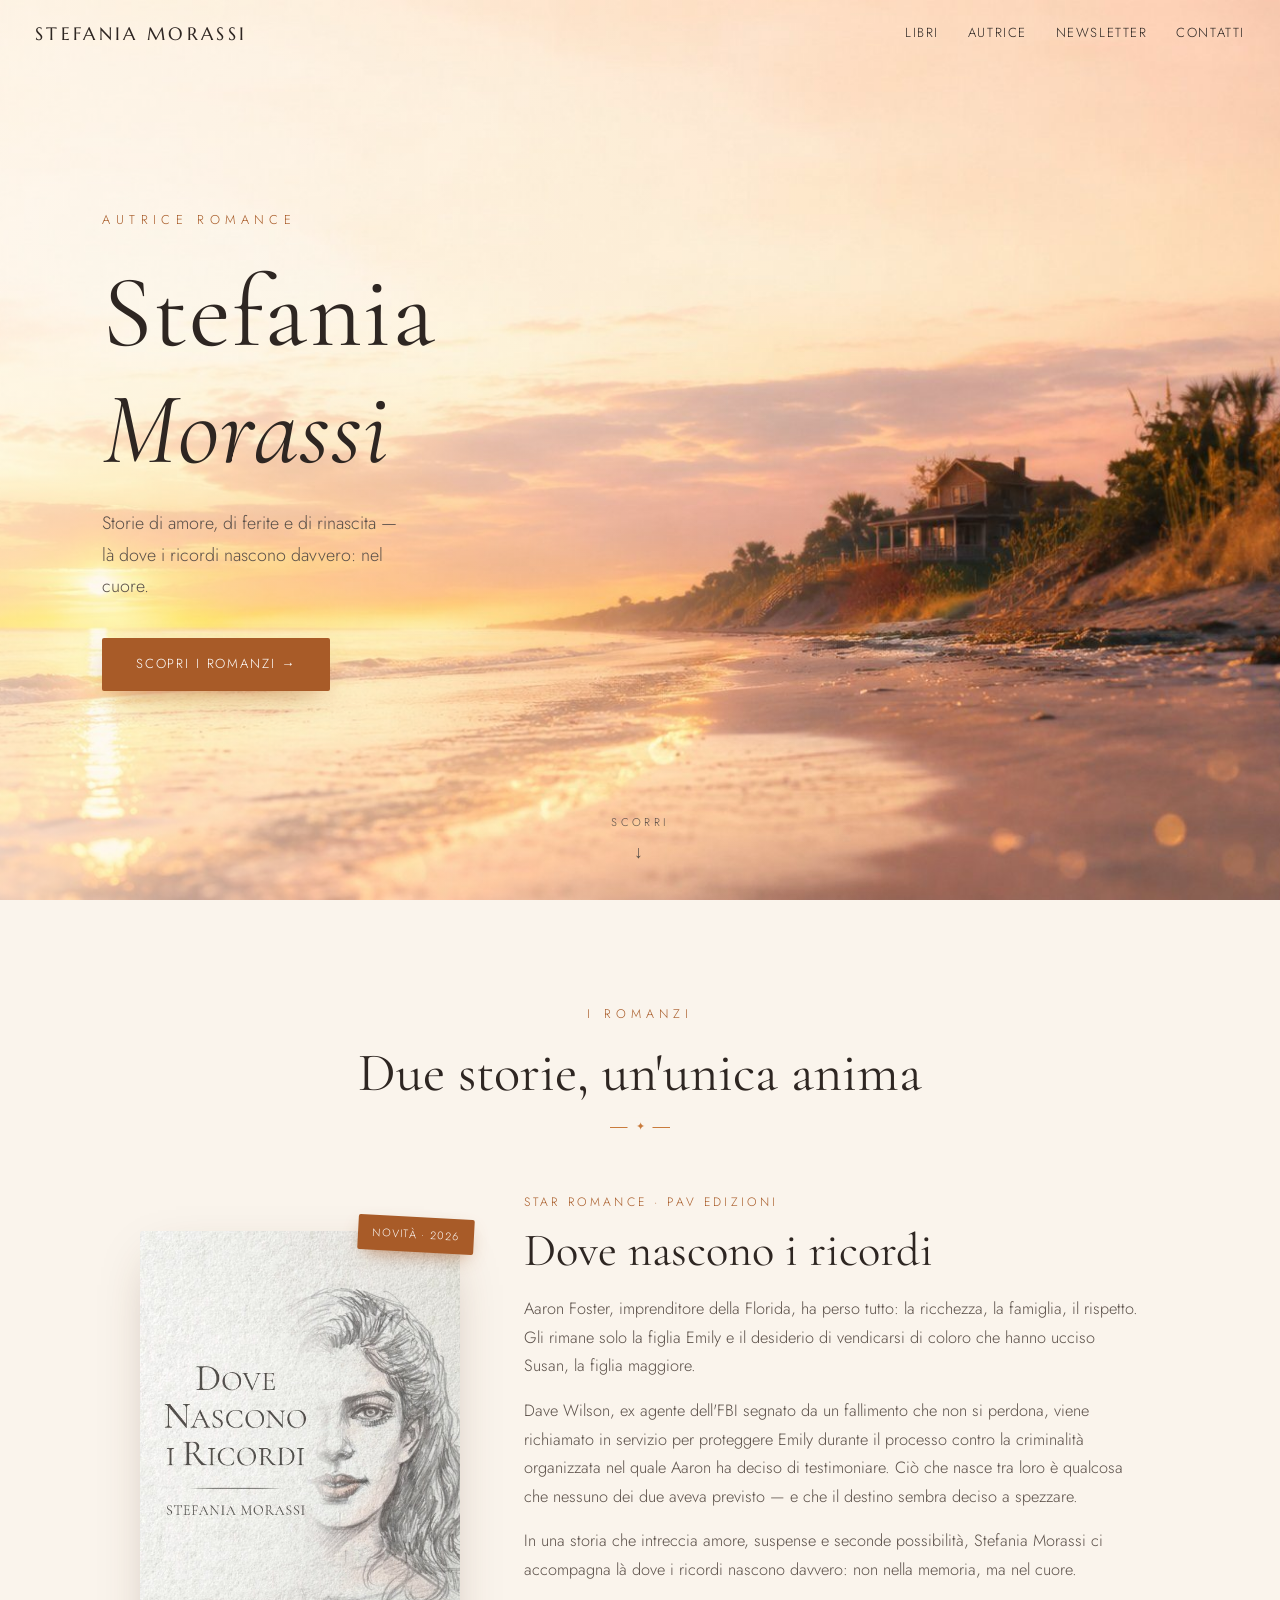
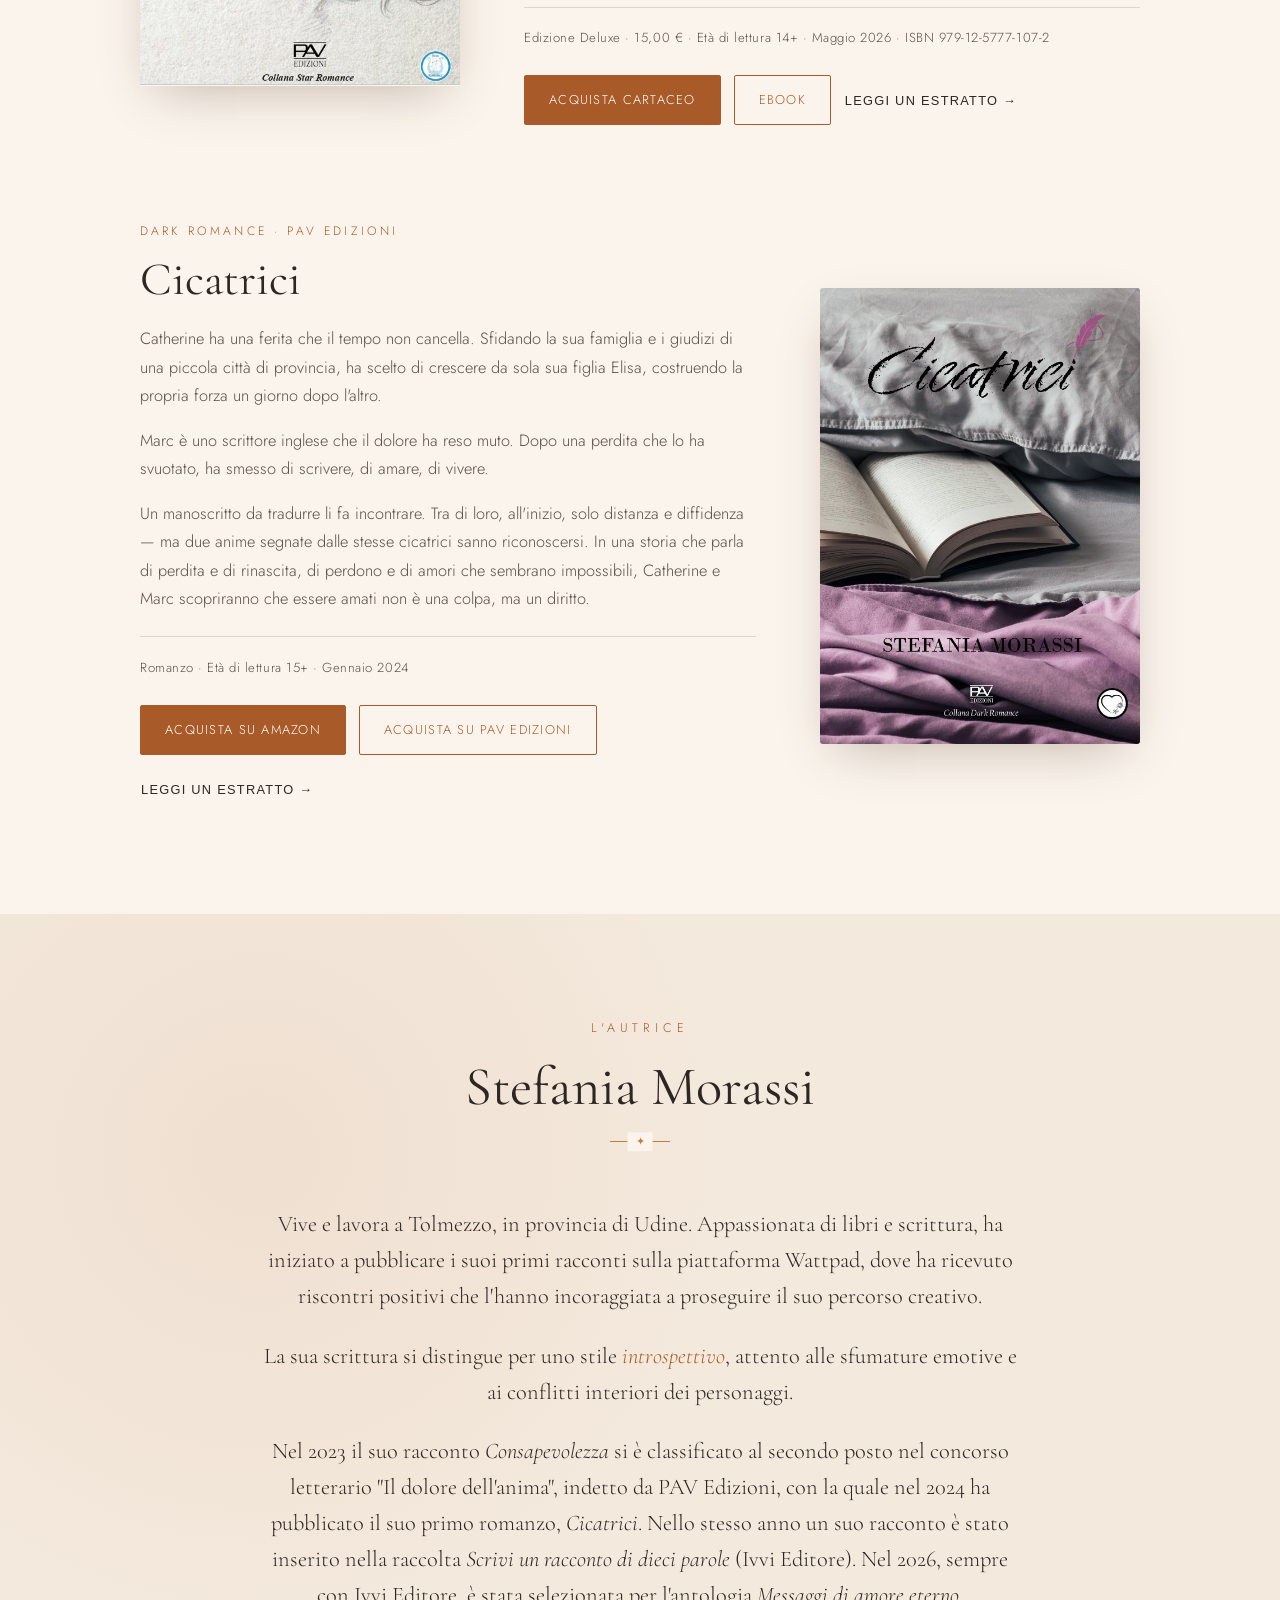
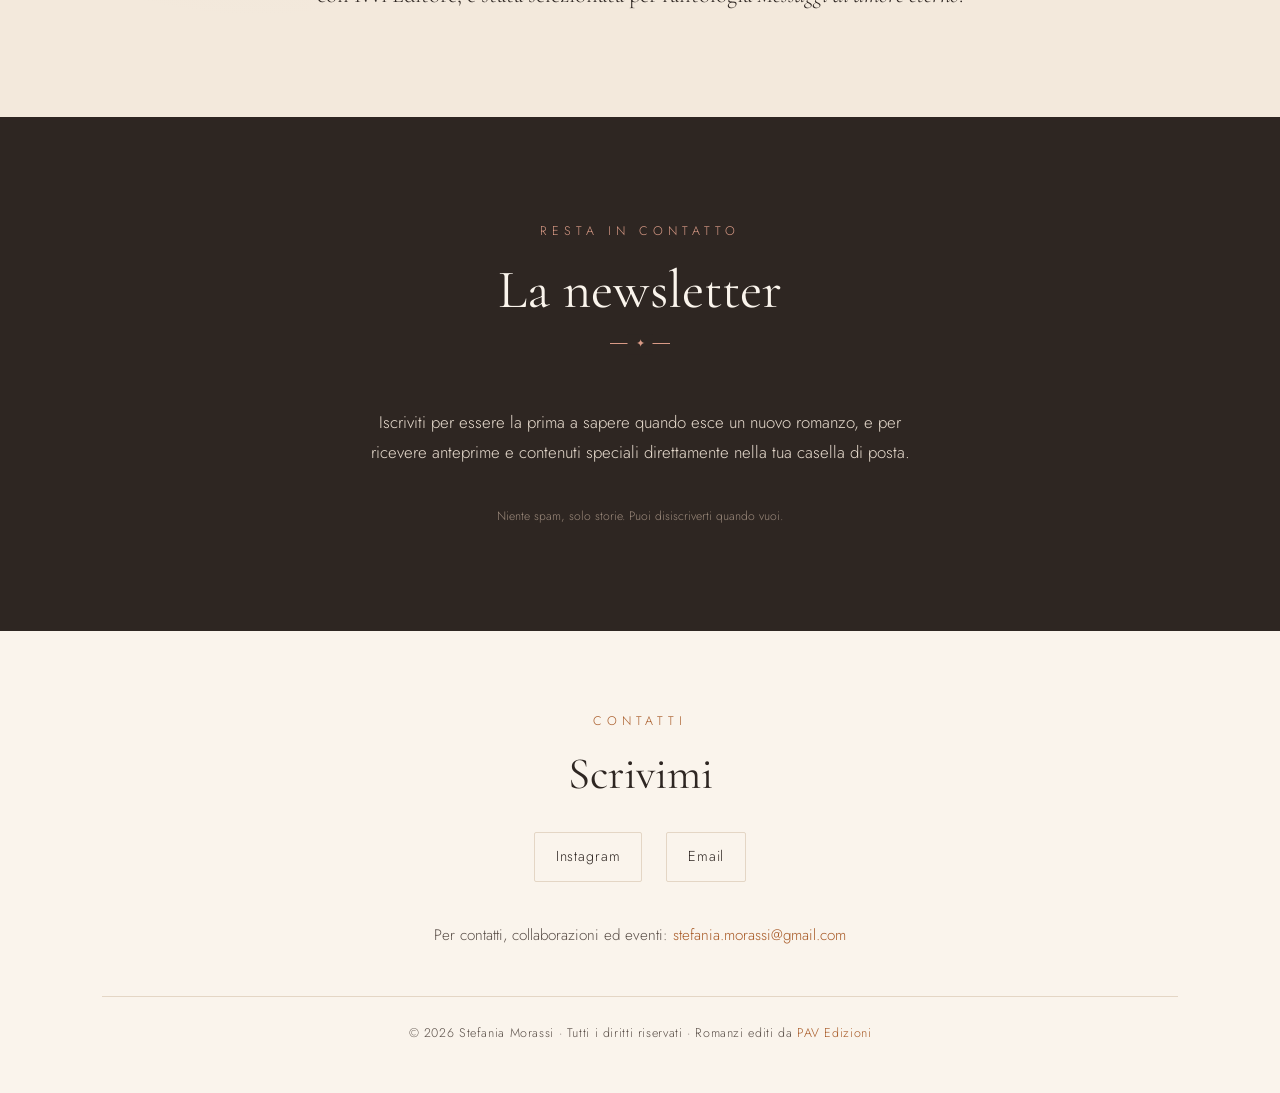
==== index (18).html @ caeb5092 "Add files via upload" ====
<!DOCTYPE html>
<html lang="it">
<head>
<meta charset="UTF-8">
<meta name="viewport" content="width=device-width, initial-scale=1.0">
<title>Stefania Morassi — Autrice Romance</title>
<meta name="description" content="Sito ufficiale di Stefania Morassi, autrice di romance pubblicata da PAV Edizioni. Scopri i romanzi Cicatrici e Dove nascono i ricordi.">
<meta name="author" content="Stefania Morassi">

<!-- Open Graph (anteprima sui social) -->
<meta property="og:type" content="website">
<meta property="og:title" content="Stefania Morassi — Autrice Romance">
<meta property="og:description" content="Storie di amore, perdita e rinascita. I romanzi Cicatrici e Dove nascono i ricordi, editi da PAV Edizioni.">
<meta property="og:image" content="images/dove-nascono-i-ricordi.jpg">
<meta property="og:locale" content="it_IT">

<link rel="preconnect" href="https://fonts.googleapis.com">
<link rel="preconnect" href="https://fonts.gstatic.com" crossorigin>
<link href="https://fonts.googleapis.com/css2?family=Cormorant+Garamond:ital,wght@0,400;0,500;0,600;1,400;1,500&family=Marcellus&family=Jost:wght@300;400;500&display=swap" rel="stylesheet">

<style>
  :root {
    --ink: #2e2622;          /* testo principale, bruno scuro */
    --ink-soft: #5a4f48;     /* testo secondario */
    --amber: #c97b3c;        /* accento ambra/tramonto */
    --amber-deep: #a85b28;   /* accento più intenso */
    --rose: #d99a86;         /* rosa cipria */
    --cream: #faf4ec;        /* sfondo chiaro caldo */
    --cream-2: #f3e9dc;      /* sfondo alternato */
    --line: #e4d6c5;         /* linee sottili */
    --shadow: 0 18px 50px -18px rgba(80, 50, 30, 0.35);
  }

  * { margin: 0; padding: 0; box-sizing: border-box; }

  html { scroll-behavior: smooth; }

  body {
    font-family: 'Jost', sans-serif;
    color: var(--ink);
    background: var(--cream);
    line-height: 1.75;
    font-weight: 300;
    overflow-x: hidden;
  }

  h1, h2, h3 { font-weight: normal; line-height: 1.15; }

  /* ---------- NAV ---------- */
  nav {
    position: fixed;
    top: 0; left: 0; right: 0;
    z-index: 100;
    display: flex;
    justify-content: space-between;
    align-items: center;
    padding: 1.1rem 2.2rem;
    transition: background .4s ease, box-shadow .4s ease, padding .4s ease;
  }
  nav.scrolled {
    background: rgba(250, 244, 236, 0.92);
    backdrop-filter: blur(10px);
    box-shadow: 0 2px 20px -10px rgba(80,50,30,.4);
    padding: .7rem 2.2rem;
  }
  nav .brand {
    font-family: 'Marcellus', serif;
    font-size: 1.15rem;
    letter-spacing: .18em;
    text-transform: uppercase;
    color: var(--ink);
    text-decoration: none;
    opacity: 0;
    transition: opacity .4s ease;
  }
  nav.scrolled .brand { opacity: 1; }
  nav .links { display: flex; gap: 1.8rem; }
  nav .links a {
    font-size: .82rem;
    letter-spacing: .12em;
    text-transform: uppercase;
    color: var(--ink);
    text-decoration: none;
    position: relative;
    padding: .2rem 0;
    transition: color .3s;
  }
  nav.scrolled .links a { color: var(--ink); }
  nav .links a::after {
    content: '';
    position: absolute;
    left: 0; bottom: -2px;
    width: 0; height: 1px;
    background: var(--amber-deep);
    transition: width .35s ease;
  }
  nav .links a:hover::after { width: 100%; }
  nav .links a:hover { color: var(--amber-deep); }

  /* Nav su hero: testo scuro perché lo sfondo è chiaro */
  nav:not(.scrolled) .links a { color: var(--ink); text-shadow: 0 1px 6px rgba(255,250,242,.6); }

  .nav-toggle { display: none; }

  /* ---------- HERO ---------- */
  header.hero {
    position: relative;
    min-height: 100vh;
    display: flex;
    flex-direction: column;
    justify-content: center;
    align-items: flex-start;
    padding: 0 8vw;
    background: url('images/sfondo-home.jpg') center 30% / cover no-repeat;
  }
  header.hero::after {
    /* velo chiaro sul lato sinistro per leggibilità del testo scuro */
    content: '';
    position: absolute; inset: 0;
    background: linear-gradient(90deg, rgba(255,251,244,.55) 0%, rgba(255,251,244,.2) 45%, rgba(255,251,244,0) 70%);
    pointer-events: none;
  }
  .hero-content { position: relative; z-index: 2; max-width: 640px; }
  .hero-eyebrow {
    font-family: 'Jost', sans-serif;
    font-size: .8rem;
    letter-spacing: .42em;
    text-transform: uppercase;
    color: var(--amber-deep);
    margin-bottom: 1.4rem;
    opacity: 0;
    animation: fadeUp 1s ease .3s forwards;
  }
  .hero h1 {
    font-family: 'Cormorant Garamond', serif;
    font-size: clamp(3.2rem, 9vw, 6.4rem);
    color: var(--ink);
    letter-spacing: .01em;
    margin-bottom: 1.2rem;
    opacity: 0;
    animation: fadeUp 1s ease .5s forwards;
  }
  .hero h1 .light { display: block; font-style: italic; font-weight: 400; }
  .hero .tagline {
    font-size: 1.12rem;
    color: var(--ink-soft);
    max-width: 30ch;
    margin-bottom: 2.2rem;
    opacity: 0;
    animation: fadeUp 1s ease .7s forwards;
  }
  .hero-cta {
    display: inline-flex;
    align-items: center;
    gap: .7rem;
    background: var(--amber-deep);
    color: #fff;
    text-decoration: none;
    padding: .95rem 2.1rem;
    font-size: .82rem;
    letter-spacing: .14em;
    text-transform: uppercase;
    border-radius: 2px;
    transition: transform .3s ease, background .3s ease, box-shadow .3s ease;
    box-shadow: 0 10px 30px -12px rgba(168,91,40,.7);
    opacity: 0;
    animation: fadeUp 1s ease .9s forwards;
  }
  .hero-cta:hover { background: var(--amber); transform: translateY(-3px); box-shadow: 0 16px 36px -12px rgba(168,91,40,.8); }
  .scroll-hint {
    position: absolute;
    bottom: 2rem; left: 50%;
    transform: translateX(-50%);
    z-index: 2;
    font-size: .7rem;
    letter-spacing: .3em;
    text-transform: uppercase;
    color: var(--ink-soft);
    opacity: 0;
    animation: fadeIn 1s ease 1.4s forwards;
  }
  .scroll-hint span { display: block; text-align: center; font-size: 1.1rem; margin-top: .3rem; animation: bob 2s ease-in-out infinite; }

  @keyframes fadeUp { from { opacity: 0; transform: translateY(24px); } to { opacity: 1; transform: translateY(0); } }
  @keyframes fadeIn { to { opacity: 1; } }
  @keyframes bob { 0%,100% { transform: translateY(0); } 50% { transform: translateY(6px); } }

  /* ---------- SECTIONS ---------- */
  section { padding: 6.5rem 8vw; position: relative; }

  .section-head { text-align: center; max-width: 620px; margin: 0 auto 4rem; }
  .section-head .label {
    font-size: .78rem;
    letter-spacing: .4em;
    text-transform: uppercase;
    color: var(--amber-deep);
    display: block;
    margin-bottom: 1rem;
  }
  .section-head h2 {
    font-family: 'Cormorant Garamond', serif;
    font-size: clamp(2.2rem, 5vw, 3.4rem);
    color: var(--ink);
  }
  .ornament {
    width: 60px; height: 1px;
    background: var(--amber);
    margin: 1.4rem auto 0;
    position: relative;
  }
  .ornament::before {
    content: '✦';
    position: absolute; top: 50%; left: 50%;
    transform: translate(-50%, -50%);
    background: var(--cream);
    color: var(--amber);
    font-size: .7rem;
    padding: 0 .5rem;
  }

  /* ---------- BOOKS ---------- */
  #libri { background: var(--cream); }
  .book {
    display: grid;
    grid-template-columns: 320px 1fr;
    gap: 4rem;
    align-items: center;
    max-width: 1000px;
    margin: 0 auto 6rem;
  }
  .book:last-child { margin-bottom: 0; }
  .book.reverse { grid-template-columns: 1fr 320px; }
  .book.reverse .book-cover { order: 2; }

  .book-cover { position: relative; }
  .book-cover img {
    width: 100%;
    border-radius: 3px;
    box-shadow: var(--shadow);
    display: block;
    transition: transform .5s ease;
  }
  .book-cover:hover img { transform: translateY(-6px) rotate(-1deg); }
  .book-badge {
    position: absolute;
    top: -14px; right: -14px;
    background: var(--amber-deep);
    color: #fff;
    font-size: .68rem;
    letter-spacing: .12em;
    text-transform: uppercase;
    padding: .5rem .9rem;
    border-radius: 2px;
    box-shadow: 0 8px 20px -8px rgba(168,91,40,.8);
    transform: rotate(3deg);
  }

  .book-info .collana {
    font-size: .76rem;
    letter-spacing: .26em;
    text-transform: uppercase;
    color: var(--amber-deep);
    margin-bottom: .8rem;
  }
  .book-info h3 {
    font-family: 'Cormorant Garamond', serif;
    font-size: clamp(2rem, 4vw, 2.9rem);
    color: var(--ink);
    margin-bottom: 1.3rem;
    line-height: 1.05;
  }
  .book-info p.trama {
    color: var(--ink-soft);
    margin-bottom: 1rem;
    font-size: 1.02rem;
  }
  .book-meta {
    font-size: .82rem;
    color: var(--ink-soft);
    letter-spacing: .04em;
    margin: 1.4rem 0 1.6rem;
    padding-top: 1.2rem;
    border-top: 1px solid var(--line);
  }
  .book-actions { display: flex; flex-wrap: wrap; gap: .8rem; }
  .btn {
    display: inline-flex;
    align-items: center;
    gap: .5rem;
    text-decoration: none;
    font-size: .8rem;
    letter-spacing: .1em;
    text-transform: uppercase;
    padding: .8rem 1.5rem;
    border-radius: 2px;
    transition: all .3s ease;
    cursor: pointer;
    border: 1px solid var(--amber-deep);
  }
  .btn-primary { background: var(--amber-deep); color: #fff; }
  .btn-primary:hover { background: var(--amber); border-color: var(--amber); transform: translateY(-2px); }
  .btn-ghost { background: transparent; color: var(--amber-deep); }
  .btn-ghost:hover { background: var(--amber-deep); color: #fff; transform: translateY(-2px); }
  .btn-text { background: transparent; border-color: transparent; color: var(--ink); padding-left: 0; }
  .btn-text:hover { color: var(--amber-deep); }

  /* ---------- ESTRATTO (placeholder) ---------- */
  .estratto-note {
    font-size: .78rem;
    color: var(--ink-soft);
    font-style: italic;
    margin-top: .8rem;
    opacity: .8;
  }

  /* ---------- BIO ---------- */
  #autrice {
    background: var(--cream-2);
    background-image: radial-gradient(circle at 20% 30%, rgba(217,154,134,.12), transparent 40%);
  }
  .bio-wrap { max-width: 760px; margin: 0 auto; text-align: center; }
  .bio-wrap p {
    font-family: 'Cormorant Garamond', serif;
    font-size: 1.4rem;
    color: var(--ink);
    margin-bottom: 1.5rem;
    line-height: 1.6;
  }
  .bio-wrap p:last-of-type { margin-bottom: 0; }
  .bio-wrap .firma {
    font-family: 'Cormorant Garamond', serif;
    font-style: italic;
    font-size: 2rem;
    color: var(--amber-deep);
    margin-top: 2.5rem;
  }
  .bio-highlight { color: var(--amber-deep); font-style: italic; }

  /* ---------- NEWSLETTER ---------- */
  #newsletter {
    background: var(--ink);
    color: var(--cream);
    text-align: center;
  }
  #newsletter .section-head h2 { color: var(--cream); }
  #newsletter .section-head .label { color: var(--rose); }
  #newsletter .ornament { background: var(--rose); }
  #newsletter .ornament::before { background: var(--ink); color: var(--rose); }
  .news-text { max-width: 540px; margin: 0 auto 2.4rem; color: #e8dccf; font-size: 1.05rem; }
  .news-form {
    display: flex;
    gap: .8rem;
    max-width: 480px;
    margin: 0 auto;
    flex-wrap: wrap;
    justify-content: center;
  }
  .news-form input {
    flex: 1;
    min-width: 240px;
    padding: .95rem 1.3rem;
    border: 1px solid rgba(255,255,255,.25);
    background: rgba(255,255,255,.06);
    color: #fff;
    font-family: 'Jost', sans-serif;
    font-size: .95rem;
    border-radius: 2px;
  }
  .news-form input::placeholder { color: #b9a89a; }
  .news-form input:focus { outline: none; border-color: var(--rose); }
  .news-form button {
    padding: .95rem 2rem;
    background: var(--amber-deep);
    color: #fff;
    border: none;
    font-family: 'Jost', sans-serif;
    font-size: .82rem;
    letter-spacing: .14em;
    text-transform: uppercase;
    border-radius: 2px;
    cursor: pointer;
    transition: background .3s ease, transform .3s ease;
  }
  .news-form button:hover { background: var(--amber); transform: translateY(-2px); }
  .news-mini { font-size: .76rem; color: #9c8a7c; margin-top: 1.2rem; }
  .news-embed { max-width: 480px; margin: 0 auto; }
  .news-embed .ml-embedded { background: transparent; }

  /* ---------- CONTATTI / FOOTER ---------- */
  footer {
    background: var(--cream);
    text-align: center;
    padding: 5rem 8vw 3rem;
  }
  footer .label {
    font-size: .78rem;
    letter-spacing: .4em;
    text-transform: uppercase;
    color: var(--amber-deep);
    margin-bottom: 1rem;
  }
  footer h2 {
    font-family: 'Cormorant Garamond', serif;
    font-size: clamp(2rem, 4vw, 2.8rem);
    margin-bottom: 2rem;
    color: var(--ink);
  }
  .socials { display: flex; gap: 1.5rem; justify-content: center; margin-bottom: 2.5rem; flex-wrap: wrap; }
  .socials a {
    display: inline-flex;
    align-items: center;
    gap: .5rem;
    color: var(--ink);
    text-decoration: none;
    font-size: .9rem;
    letter-spacing: .06em;
    padding: .7rem 1.3rem;
    border: 1px solid var(--line);
    border-radius: 2px;
    transition: all .3s ease;
  }
  .socials a:hover { border-color: var(--amber-deep); color: var(--amber-deep); transform: translateY(-2px); }
  .footer-contact { color: var(--ink-soft); font-size: .95rem; margin-bottom: .4rem; }
  .footer-contact a { color: var(--amber-deep); text-decoration: none; }
  .footer-contact a:hover { text-decoration: underline; }
  .copyright {
    margin-top: 3rem;
    padding-top: 1.6rem;
    border-top: 1px solid var(--line);
    font-size: .78rem;
    color: var(--ink-soft);
    letter-spacing: .05em;
  }
  .copyright .pav { color: var(--amber-deep); }

  /* ---------- MODAL ESTRATTO ---------- */
  .modal {
    display: none;
    position: fixed; inset: 0;
    z-index: 200;
    background: rgba(46,38,34,.6);
    backdrop-filter: blur(4px);
    justify-content: center;
    align-items: center;
    padding: 2rem;
  }
  .modal.open { display: flex; }
  .modal-box {
    background: var(--cream);
    max-width: 640px;
    width: 100%;
    max-height: 82vh;
    overflow-y: auto;
    padding: 3rem;
    border-radius: 4px;
    position: relative;
    box-shadow: 0 30px 80px -20px rgba(0,0,0,.5);
  }
  .modal-box h3 {
    font-family: 'Cormorant Garamond', serif;
    font-size: 2rem;
    color: var(--ink);
    margin-bottom: .4rem;
  }
  .modal-box .modal-sub { font-size: .8rem; letter-spacing: .2em; text-transform: uppercase; color: var(--amber-deep); margin-bottom: 1.8rem; }
  .modal-box p { color: var(--ink-soft); margin-bottom: 1rem; font-size: 1.02rem; }
  .modal-close {
    position: absolute; top: 1.2rem; right: 1.4rem;
    background: none; border: none;
    font-size: 1.8rem; color: var(--ink-soft);
    cursor: pointer; line-height: 1;
    transition: color .3s;
  }
  .modal-close:hover { color: var(--amber-deep); }
  .modal-placeholder {
    font-style: italic;
    color: var(--ink-soft);
    background: var(--cream-2);
    padding: 1.5rem;
    border-radius: 3px;
    border-left: 3px solid var(--amber);
  }
  .estratto-body { margin-top: .5rem; }
  .estratto-body p {
    font-family: 'Cormorant Garamond', serif;
    font-size: 1.18rem;
    line-height: 1.7;
    color: var(--ink);
    margin-bottom: 1rem;
  }
  .estratto-body .estratto-nota {
    font-family: 'Jost', sans-serif;
    font-style: italic;
    font-size: .92rem;
    color: var(--amber-deep);
    background: var(--cream-2);
    padding: .9rem 1.1rem;
    border-left: 3px solid var(--amber);
    border-radius: 2px;
    margin: 1.6rem 0 1.4rem;
    line-height: 1.55;
  }
  .estratto-body .estratto-nota:first-child { margin-top: 0; }
  .estratto-body .estratto-cit {
    text-align: center;
    font-size: 1.1rem;
    color: var(--ink-soft);
    padding: 0 1rem;
    margin-bottom: 1.4rem;
  }
  .estratto-body .estratto-fine {
    font-family: 'Jost', sans-serif;
    font-style: italic;
    font-size: .9rem;
    color: var(--ink-soft);
    text-align: center;
    margin-top: 2rem;
    padding-top: 1.4rem;
    border-top: 1px solid var(--line);
  }
  .modal-actions { margin-top: 1.8rem; text-align: center; }

  /* ---------- REVEAL ON SCROLL ---------- */
  .reveal { opacity: 0; transform: translateY(40px); transition: opacity .9s ease, transform .9s ease; }
  .reveal.visible { opacity: 1; transform: translateY(0); }

  /* ---------- RESPONSIVE ---------- */
  @media (max-width: 820px) {
    nav { padding: 1rem 1.4rem; }
    nav.scrolled { padding: .7rem 1.4rem; }
    nav .links { gap: 1rem; }
    nav .links a { font-size: .72rem; }
    header.hero { padding: 0 7vw; background-position: center 40%; }
    header.hero::after { background: linear-gradient(180deg, rgba(255,251,244,.3) 0%, rgba(255,251,244,.55) 100%); }
    section { padding: 4.5rem 7vw; }
    .book, .book.reverse { grid-template-columns: 1fr; gap: 2rem; max-width: 420px; }
    .book.reverse .book-cover { order: 0; }
    .book-cover { max-width: 260px; margin: 0 auto; }
    .book-info { text-align: center; }
    .book-meta { text-align: left; }
    .book-actions { justify-content: center; }
    .bio-wrap p { font-size: 1.2rem; }
    .modal-box { padding: 2rem 1.5rem; }
  }
  @media (max-width: 480px) {
    nav .brand { display: none; }
    .hero h1 { font-size: 3rem; }
    .news-form input { min-width: 100%; }
  }
</style>
</head>
<body>

<!-- NAV -->
<nav id="nav">
  <a href="#home" class="brand">Stefania Morassi</a>
  <div class="links">
    <a href="#libri">Libri</a>
    <a href="#autrice">Autrice</a>
    <a href="#newsletter">Newsletter</a>
    <a href="#contatti">Contatti</a>
  </div>
</nav>

<!-- HERO -->
<header class="hero" id="home">
  <div class="hero-content">
    <div class="hero-eyebrow">Autrice Romance</div>
    <h1>Stefania<span class="light">Morassi</span></h1>
    <p class="tagline">Storie di amore, di ferite e di rinascita — là dove i ricordi nascono davvero: nel cuore.</p>
    <a href="#libri" class="hero-cta">Scopri i romanzi →</a>
  </div>
  <div class="scroll-hint">Scorri<span>↓</span></div>
</header>

<!-- LIBRI -->
<section id="libri">
  <div class="section-head reveal">
    <span class="label">I Romanzi</span>
    <h2>Due storie, un'unica anima</h2>
    <div class="ornament"></div>
  </div>

  <!-- Libro 1: Dove nascono i ricordi (novità) -->
  <article class="book reveal">
    <div class="book-cover">
      <span class="book-badge">Novità · 2026</span>
      <img src="images/dove-nascono-i-ricordi.jpg" alt="Copertina del romanzo Dove nascono i ricordi di Stefania Morassi">
    </div>
    <div class="book-info">
      <div class="collana">Star Romance · PAV Edizioni</div>
      <h3>Dove nascono i ricordi</h3>
      <p class="trama">Aaron Foster, imprenditore della Florida, ha perso tutto: la ricchezza, la famiglia, il rispetto. Gli rimane solo la figlia Emily e il desiderio di vendicarsi di coloro che hanno ucciso Susan, la figlia maggiore.</p>
      <p class="trama">Dave Wilson, ex agente dell'FBI segnato da un fallimento che non si perdona, viene richiamato in servizio per proteggere Emily durante il processo contro la criminalità organizzata nel quale Aaron ha deciso di testimoniare. Ciò che nasce tra loro è qualcosa che nessuno dei due aveva previsto — e che il destino sembra deciso a spezzare.</p>
      <p class="trama">In una storia che intreccia amore, suspense e seconde possibilità, Stefania Morassi ci accompagna là dove i ricordi nascono davvero: non nella memoria, ma nel cuore.</p>
      <div class="book-meta">Edizione Deluxe · 15,00 € · Età di lettura 14+ · Maggio 2026 · ISBN 979-12-5777-107-2</div>
      <div class="book-actions">
        <a href="https://www.amazon.it/DOVE-NASCONO-RICORDI-PAV-Editore/dp/B0H2CR21VF/" target="_blank" rel="noopener" class="btn btn-primary">Acquista cartaceo</a>
        <a href="https://www.amazon.it/DOVE-NASCONO-RICORDI-PAV-Editore-ebook/dp/B0H28YP8SX/" target="_blank" rel="noopener" class="btn btn-ghost">Ebook</a>
        <button class="btn btn-text" onclick="openModal('modal-dnr')">Leggi un estratto →</button>
      </div>
    </div>
  </article>

  <!-- Libro 2: Cicatrici -->
  <article class="book reverse reveal">
    <div class="book-cover">
      <img src="images/cicatrici.jpg" alt="Copertina del romanzo Cicatrici di Stefania Morassi">
    </div>
    <div class="book-info">
      <div class="collana">Dark Romance · PAV Edizioni</div>
      <h3>Cicatrici</h3>
      <p class="trama">Catherine ha una ferita che il tempo non cancella. Sfidando la sua famiglia e i giudizi di una piccola città di provincia, ha scelto di crescere da sola sua figlia Elisa, costruendo la propria forza un giorno dopo l'altro.</p>
      <p class="trama">Marc è uno scrittore inglese che il dolore ha reso muto. Dopo una perdita che lo ha svuotato, ha smesso di scrivere, di amare, di vivere.</p>
      <p class="trama">Un manoscritto da tradurre li fa incontrare. Tra di loro, all'inizio, solo distanza e diffidenza — ma due anime segnate dalle stesse cicatrici sanno riconoscersi. In una storia che parla di perdita e di rinascita, di perdono e di amori che sembrano impossibili, Catherine e Marc scopriranno che essere amati non è una colpa, ma un diritto.</p>
      <div class="book-meta">Romanzo · Età di lettura 15+ · Gennaio 2024</div>
      <div class="book-actions">
        <a href="https://www.amazon.it/CICATRICI-PAV-edizioni-editore/dp/B0CS6XB6QN/" target="_blank" rel="noopener" class="btn btn-primary">Acquista su Amazon</a>
        <a href="https://pavedizioni.it/prodotto/cicatrici" target="_blank" rel="noopener" class="btn btn-ghost">Acquista su PAV Edizioni</a>
        <button class="btn btn-text" onclick="openModal('modal-cic')">Leggi un estratto →</button>
      </div>
    </div>
  </article>
</section>

<!-- AUTRICE -->
<section id="autrice">
  <div class="section-head reveal">
    <span class="label">L'Autrice</span>
    <h2>Stefania Morassi</h2>
    <div class="ornament"></div>
  </div>
  <div class="bio-wrap reveal">
    <p>Vive e lavora a Tolmezzo, in provincia di Udine. Appassionata di libri e scrittura, ha iniziato a pubblicare i suoi primi racconti sulla piattaforma Wattpad, dove ha ricevuto riscontri positivi che l'hanno incoraggiata a proseguire il suo percorso creativo.</p>
    <p>La sua scrittura si distingue per uno stile <span class="bio-highlight">introspettivo</span>, attento alle sfumature emotive e ai conflitti interiori dei personaggi.</p>
    <p>Nel 2023 il suo racconto <em>Consapevolezza</em> si è classificato al secondo posto nel concorso letterario "Il dolore dell'anima", indetto da PAV Edizioni, con la quale nel 2024 ha pubblicato il suo primo romanzo, <em>Cicatrici</em>. Nello stesso anno un suo racconto è stato inserito nella raccolta <em>Scrivi un racconto di dieci parole</em> (Ivvi Editore). Nel 2026, sempre con Ivvi Editore, è stata selezionata per l'antologia <em>Messaggi di amore eterno</em>.</p>
  </div>
</section>

<!-- NEWSLETTER -->
<section id="newsletter">
  <div class="section-head reveal">
    <span class="label">Resta in contatto</span>
    <h2>La newsletter</h2>
    <div class="ornament"></div>
  </div>
  <p class="news-text reveal">Iscriviti per essere la prima a sapere quando esce un nuovo romanzo, e per ricevere anteprime e contenuti speciali direttamente nella tua casella di posta.</p>
  <div class="news-embed reveal">
    <!-- MailerLite form -->
    <div class="ml-embedded" data-form="j1P2R1"></div>
  </div>
  <p class="news-mini reveal">Niente spam, solo storie. Puoi disiscriverti quando vuoi.</p>
</section>

<!-- CONTATTI / FOOTER -->
<footer id="contatti">
  <div class="label reveal">Contatti</div>
  <h2 class="reveal">Scrivimi</h2>
  <div class="socials reveal">
    <a href="https://www.instagram.com/s.morassi/" target="_blank" rel="noopener">Instagram</a>
    <a href="mailto:stefania.morassi@gmail.com">Email</a>
  </div>
  <p class="footer-contact reveal">Per contatti, collaborazioni ed eventi: <a href="mailto:stefania.morassi@gmail.com">stefania.morassi@gmail.com</a></p>
  <div class="copyright">
    © <span id="year"></span> Stefania Morassi · Tutti i diritti riservati · Romanzi editi da <span class="pav">PAV Edizioni</span>
  </div>
</footer>

<!-- MODALI ESTRATTI -->
<div class="modal" id="modal-dnr">
  <div class="modal-box">
    <button class="modal-close" onclick="closeModal('modal-dnr')">&times;</button>
    <h3>Dove nascono i ricordi</h3>
    <div class="modal-sub">Estratto</div>
    <div class="estratto-body">
<p class="estratto-nota">Dall'inizio del romanzo. Il direttore Carter si presenta da Dave Wilson, ex agente dell'FBI, per chiedergli di tornare in servizio.</p>

<p>«Mi conosce, Wilson, se non fosse davvero importante non sarei mai venuto fin qui a chiedere il suo aiuto. Ma in questa indagine abbiamo investito tanto, lei lo sa, e ora che finalmente siamo giunti al processo non posso permettere che tutto venga gettato alle ortiche.»</p>
<p>«La capisco direttore, dico sul serio, ma io ormai non appartengo più a quel mondo. Sono cinque anni che ne ho preso le distanze e ho giurato a me stesso che non sarei più tornato indietro.»</p>
<p>Il direttore Carter, un uomo sulla sessantina piuttosto corpulento, guardò con attenzione Dave e, dopo un attimo di riflessione, parlò di nuovo: «So bene ciò che è accaduto, e so anche che si sente responsabile, ma non deve. Il nostro mestiere comporta dei rischi e&hellip;».</p>
<p>«Quello che lei chiama rischio è stato un colossale errore che poteva essere evitato», lo interruppe Dave accalorandosi, «se solo avessi seguito il mio istinto invece di ubbidire a un ordine che sapevo essere sbagliato. E lei lo sa bene.»</p>
<p>«Ha solo seguito la procedura», insistette ancora il direttore.</p>
<p>«Già, la procedura&hellip; e questo ha portato alla morte della ragazza», concluse amareggiato Dave.</p>

<p class="estratto-nota">Dave accetta l'incarico e porta Emily, la figlia del testimone, in un cottage isolato sulla costa della Florida. Per non destare sospetti, in paese si fingono una coppia in vacanza&hellip; e qualcosa, tra loro, comincia a incrinarsi.</p>

<p>Appena furono all'esterno lei cercò di liberarsi, ma lui rafforzò la presa. «Ti prego non fare scenate», le sussurrò all'orecchio. «Sono sicuro che quel tipo ora ci sta guardando.»</p>
<p>Emily si voltò quel tanto che bastava per controllare, quindi si sporse a dargli un bacio sulla guancia, strusciandosi leggermente su di lui.</p>
<p>«Cosa diavolo stai facendo?» sibilò Dave, più sorpreso che arrabbiato.</p>
<p>«Avevi ragione: ci sta guardando e io cerco di essere credibile.»</p>
<p>Emily aveva capito benissimo qual era il motivo per cui Dave l'aveva definita "la sua fidanzata", ciononostante ne era rimasta lusingata, e quando le aveva afferrato la mano aveva provato un leggero turbamento. Ora gli sedeva accanto, mentre lui guidava verso casa e, di tanto in tanto, ne sbirciava il profilo, chiedendosi se per caso non si stesse invaghendo o, peggio ancora, innamorando.</p>

<p class="estratto-nota">Con il passare dei giorni, tra i due nasce una confidenza inattesa.</p>

<p>«A volte, semplicemente, l'amore finisce e ti accorgi che chi ti sta accanto è diventato un estraneo», osservò Emily.</p>
<p>«Sembra che tu parli per esperienza.»</p>
<p>«Il matrimonio tra mio padre e mia madre, credo sia stato un buon matrimonio, ma tra loro non ho mai percepito un gran trasporto o un'intesa particolare, e spesso mi sono chiesta quanto, in realtà, si amassero.»</p>
<p>«Mi dispiace», commentò Dave, stringendole la mano. Lei ricambiò, grata di quel contatto.</p>

<p class="estratto-fine">L'estratto finisce qui. La storia continua tra le pagine di <em>Dove nascono i ricordi</em>.</p>
    </div>
    <div class="modal-actions">
      <a href="https://www.amazon.it/DOVE-NASCONO-RICORDI-PAV-Editore/dp/B0H2CR21VF/" target="_blank" rel="noopener" class="btn btn-primary">Acquista il libro</a>
    </div>
  </div>
</div>

<div class="modal" id="modal-cic">
  <div class="modal-box">
    <button class="modal-close" onclick="closeModal('modal-cic')">&times;</button>
    <h3>Cicatrici</h3>
    <div class="modal-sub">Estratto</div>
    <div class="estratto-body">
<p class="estratto-nota">Dall'inizio del romanzo. Catherine custodisce un biglietto di sua nonna.</p>

<p class="estratto-cit"><em>La vita è per il dieci per cento cosa ti accade e per il novanta per cento come reagisci.</em><br>&mdash; Charles R. Swindoll</p>
<p>Catherine ripiegò il biglietto, ormai sgualcito per le innumerevoli volte che lo aveva aperto e letto, e lo ripose con cura nel portagioie in cui conservava i ricordi più cari di sua nonna: la sua fede nuziale, i suoi orecchini di madreperla e numerose fotografie che la ritraevano prima ragazza, poi donna, moglie, madre e infine nonna. Quelle poche parole scritte con una calligrafia minuta ed elegante, com'era stata lei, rappresentavano per Catherine più di un regalo: erano una regola di vita!</p>
<p>Con un sospiro chiuse il portagioie e lo ripose nell'ultimo scatolone. Poi, in punta di piedi si diresse verso la camera dove dormiva il "dieci per cento" della sua vita: sua figlia Elisa.</p>

<p class="estratto-nota">Lontano da lei, in Inghilterra, Marc &mdash; uno scrittore che il dolore ha allontanato dalla vita &mdash; ha appena ripreso a scrivere. Il suo manoscritto custodisce parole che Catherine, incaricata di tradurlo, sentirà stranamente proprie.</p>

<p>Quanto dura un attimo? Ve lo siete mai chiesti? Secondi? Minuti? Un battito di ciglia? Eppure è una parola che usiamo spesso, addirittura ne abusiamo: "Aspetta un attimo&hellip; dammi un attimo&hellip; hai un attimo?"</p>
<p>Quell'attimo significa tutto e niente. Può cambiarti l'esistenza, può nascondersi dietro a uno sguardo, un sorriso, una parola appena sussurrata, una mano tesa&hellip;</p>
<p>Ci sono attimi che aspettiamo per tutta la vita e che non arrivano mai, altri che non vorremmo mai vivere e che invece ci piombano addosso annientandoci&hellip; Ci sono attimi eterni che sembrano non passare e altri che sono talmente fugaci che ci pare di non averli neppure vissuti. Io li ho incontrati entrambi, anzi sono convinto che per tutti sia così, perché la vita è questo: una successione di attimi, di istanti unici e irripetibili. Pensateci!</p>

<p class="estratto-nota">Dopo un primo, burrascoso incontro con Catherine, Marc si ritrova a provare qualcosa che non sentiva da tempo.</p>

<p>Marc era arrabbiato. Per la prima volta dopo tanto tempo provava un sentimento diverso dalla compassione per se stesso, e quella rabbia lo faceva sentire stranamente vivo, aumentando per questo i suoi sensi di colpa.</p>
<p>Seguito da Spike, corse per chilometri fino a sentire i polmoni bruciare per lo sforzo e la mancanza d'aria. Allora si fermò, accorgendosi solo in quel momento di essere arrivato al faro di Falmouth, dove lui e Brian si recavano spesso a guardare le navi in lontananza. Ricordare faceva male, ma non poteva evitarlo.</p>

<p class="estratto-fine">L'estratto finisce qui. La storia continua tra le pagine di <em>Cicatrici</em>.</p>
    </div>
    <div class="modal-actions">
      <a href="https://www.amazon.it/CICATRICI-PAV-edizioni-editore/dp/B0CS6XB6QN/" target="_blank" rel="noopener" class="btn btn-primary">Acquista il libro</a>
    </div>
  </div>
</div>

<script>
  // Anno corrente
  document.getElementById('year').textContent = new Date().getFullYear();

  // Nav che cambia allo scroll
  const nav = document.getElementById('nav');
  window.addEventListener('scroll', () => {
    if (window.scrollY > 60) nav.classList.add('scrolled');
    else nav.classList.remove('scrolled');
  });

  // Reveal on scroll
  const io = new IntersectionObserver((entries) => {
    entries.forEach(e => { if (e.isIntersecting) e.target.classList.add('visible'); });
  }, { threshold: 0.15 });
  document.querySelectorAll('.reveal').forEach(el => io.observe(el));

  // Modali estratto
  function openModal(id) { document.getElementById(id).classList.add('open'); document.body.style.overflow = 'hidden'; }
  function closeModal(id) { document.getElementById(id).classList.remove('open'); document.body.style.overflow = ''; }
  document.querySelectorAll('.modal').forEach(m => {
    m.addEventListener('click', (e) => { if (e.target === m) { m.classList.remove('open'); document.body.style.overflow = ''; } });
  });
  document.addEventListener('keydown', (e) => {
    if (e.key === 'Escape') document.querySelectorAll('.modal.open').forEach(m => { m.classList.remove('open'); document.body.style.overflow = ''; });
  });
</script>

<!-- MailerLite Universal -->
<script>
  (function(w,d,e,u,f,l,n){w[f]=w[f]||function(){(w[f].q=w[f].q||[])
  .push(arguments);},l=d.createElement(e),l.async=1,l.src=u,
  n=d.getElementsByTagName(e)[0],n.parentNode.insertBefore(l,n);})
  (window,document,'script','https://assets.mailerlite.com/js/universal.js','ml');
  ml('account', '2404253');
</script>
<!-- End MailerLite Universal -->
</body>
</html>
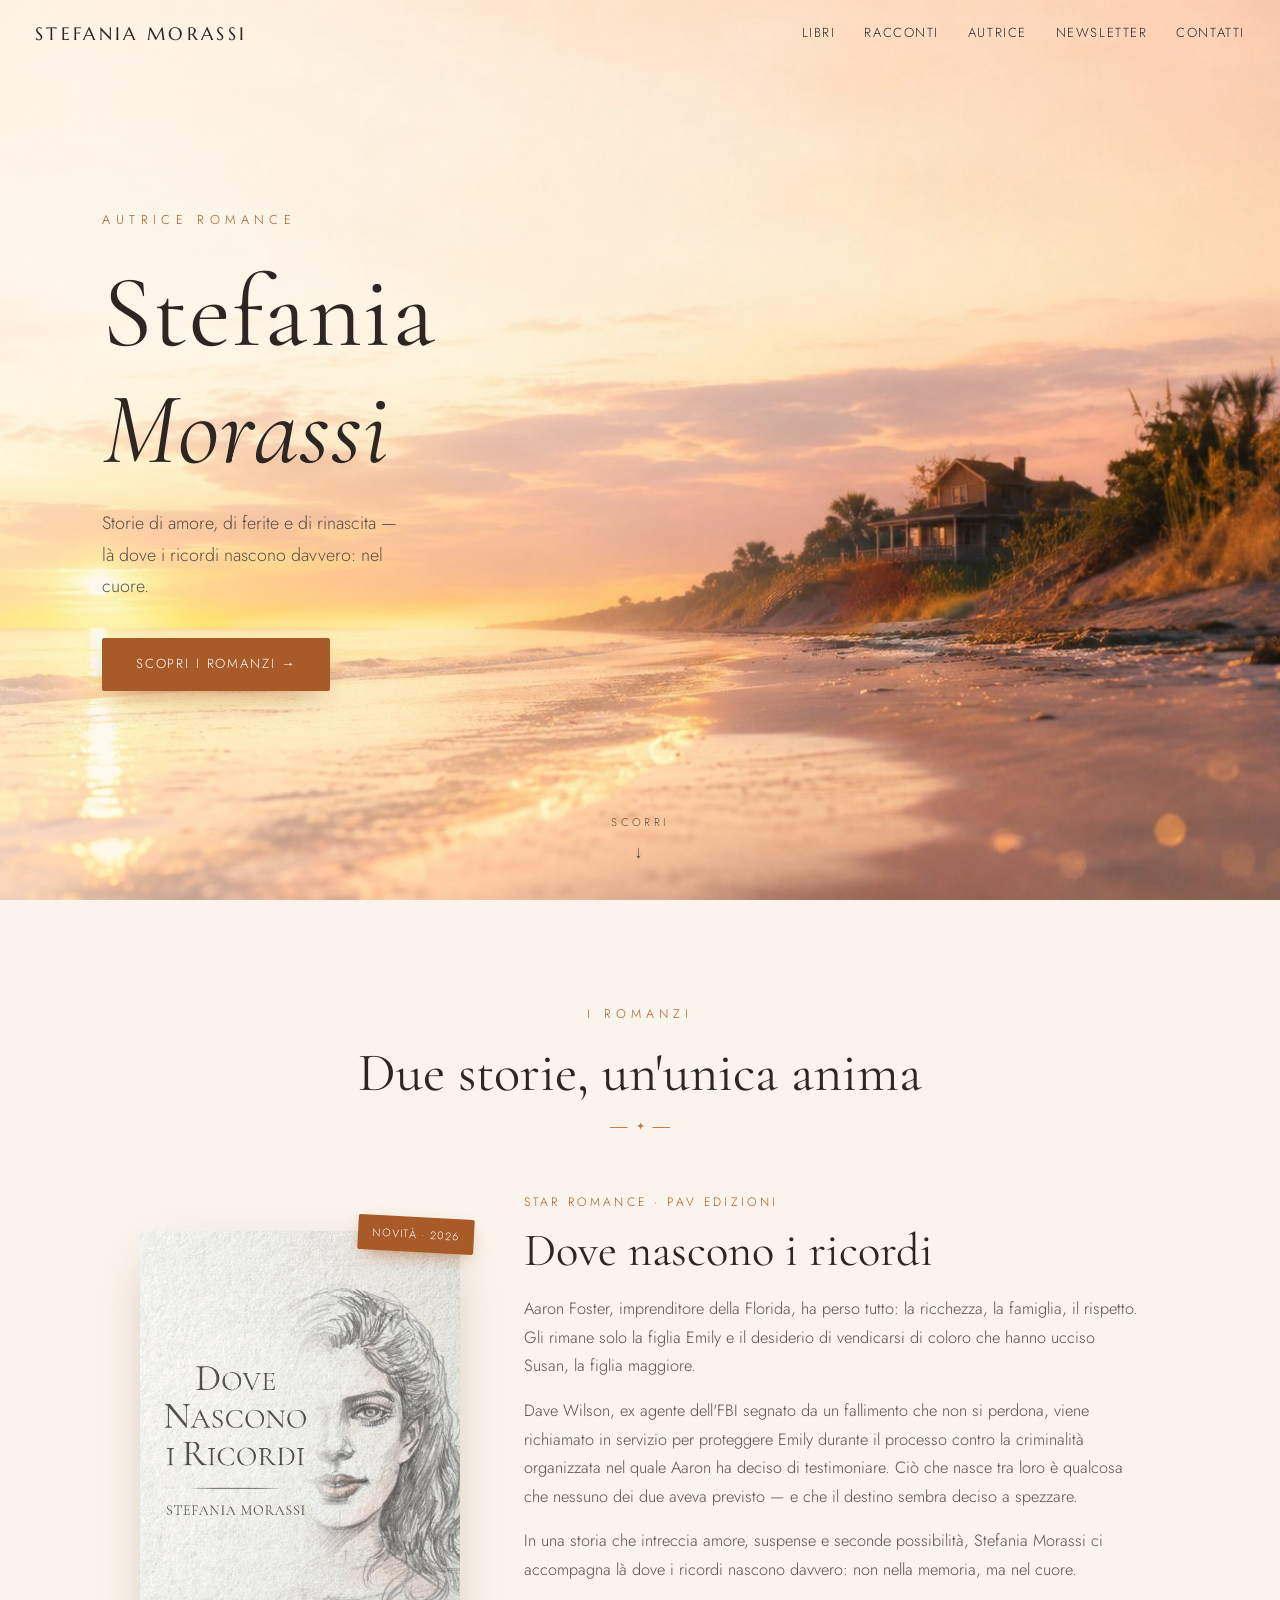
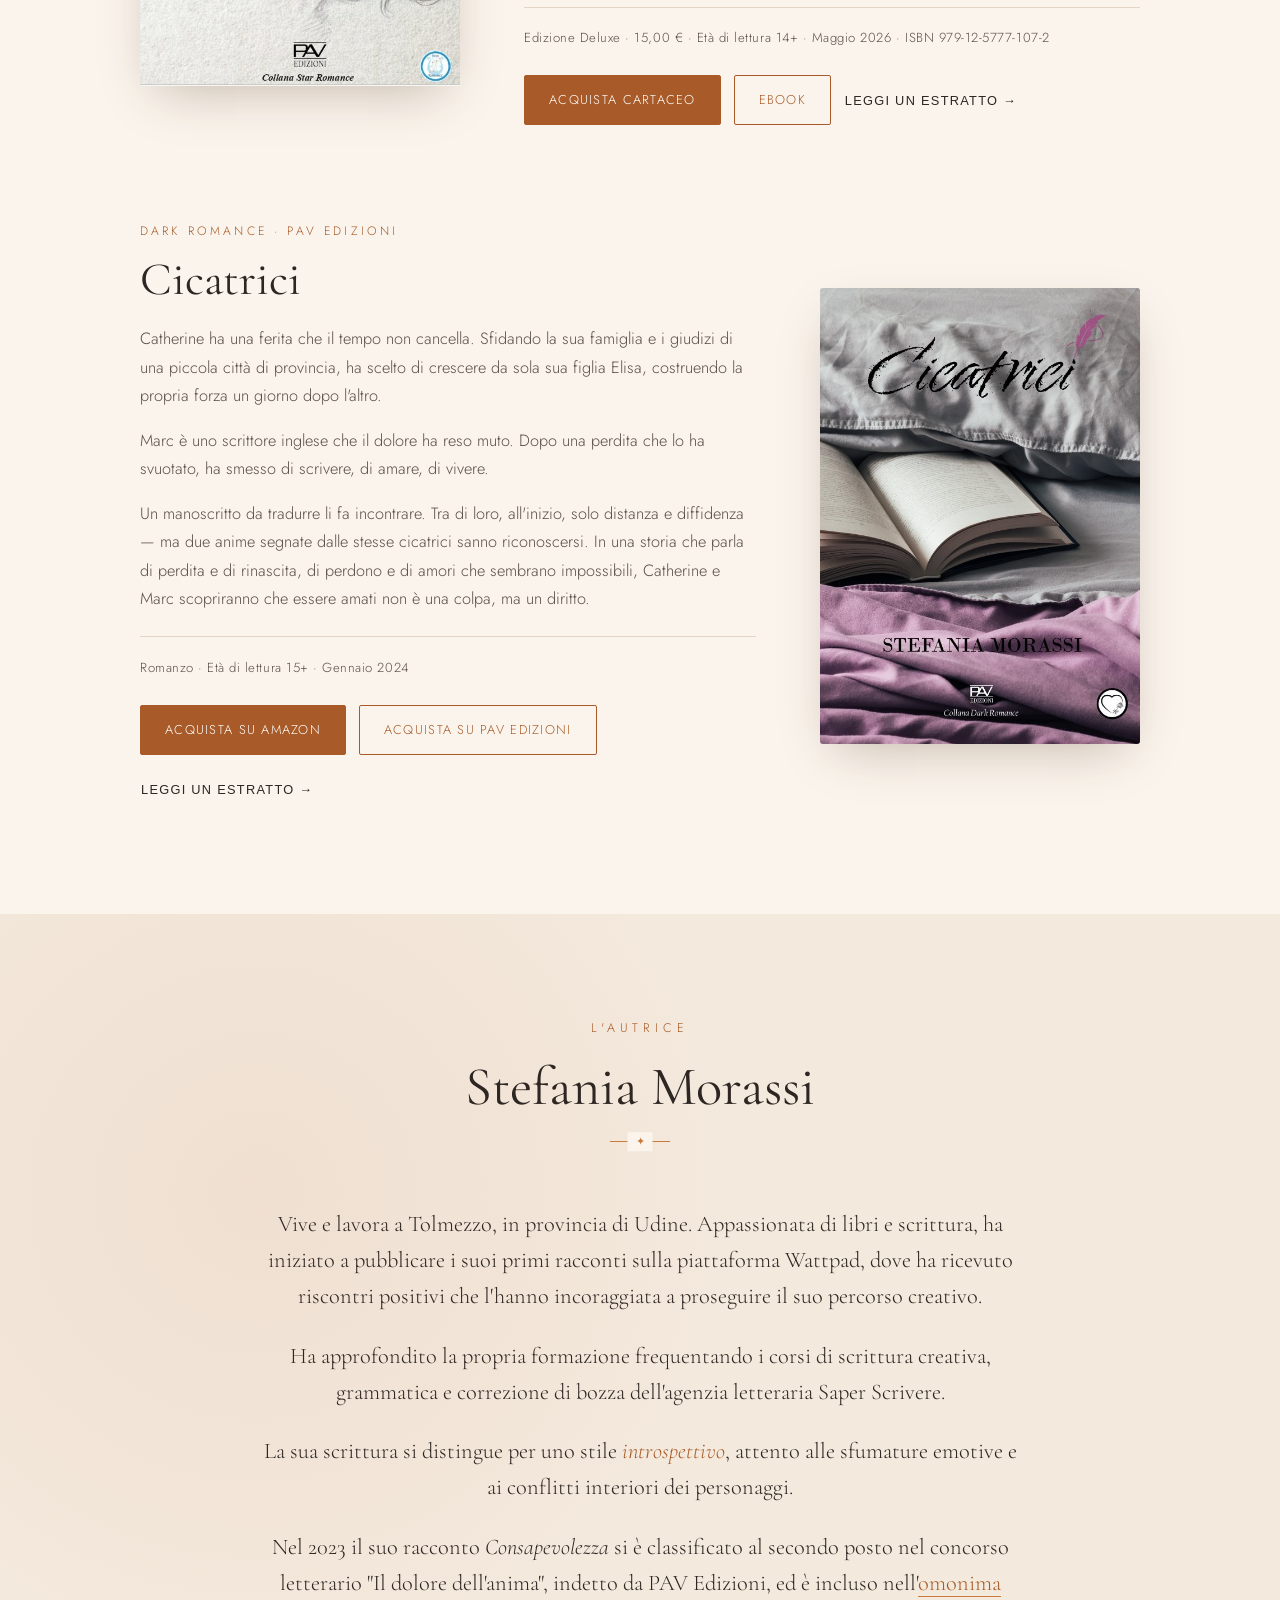
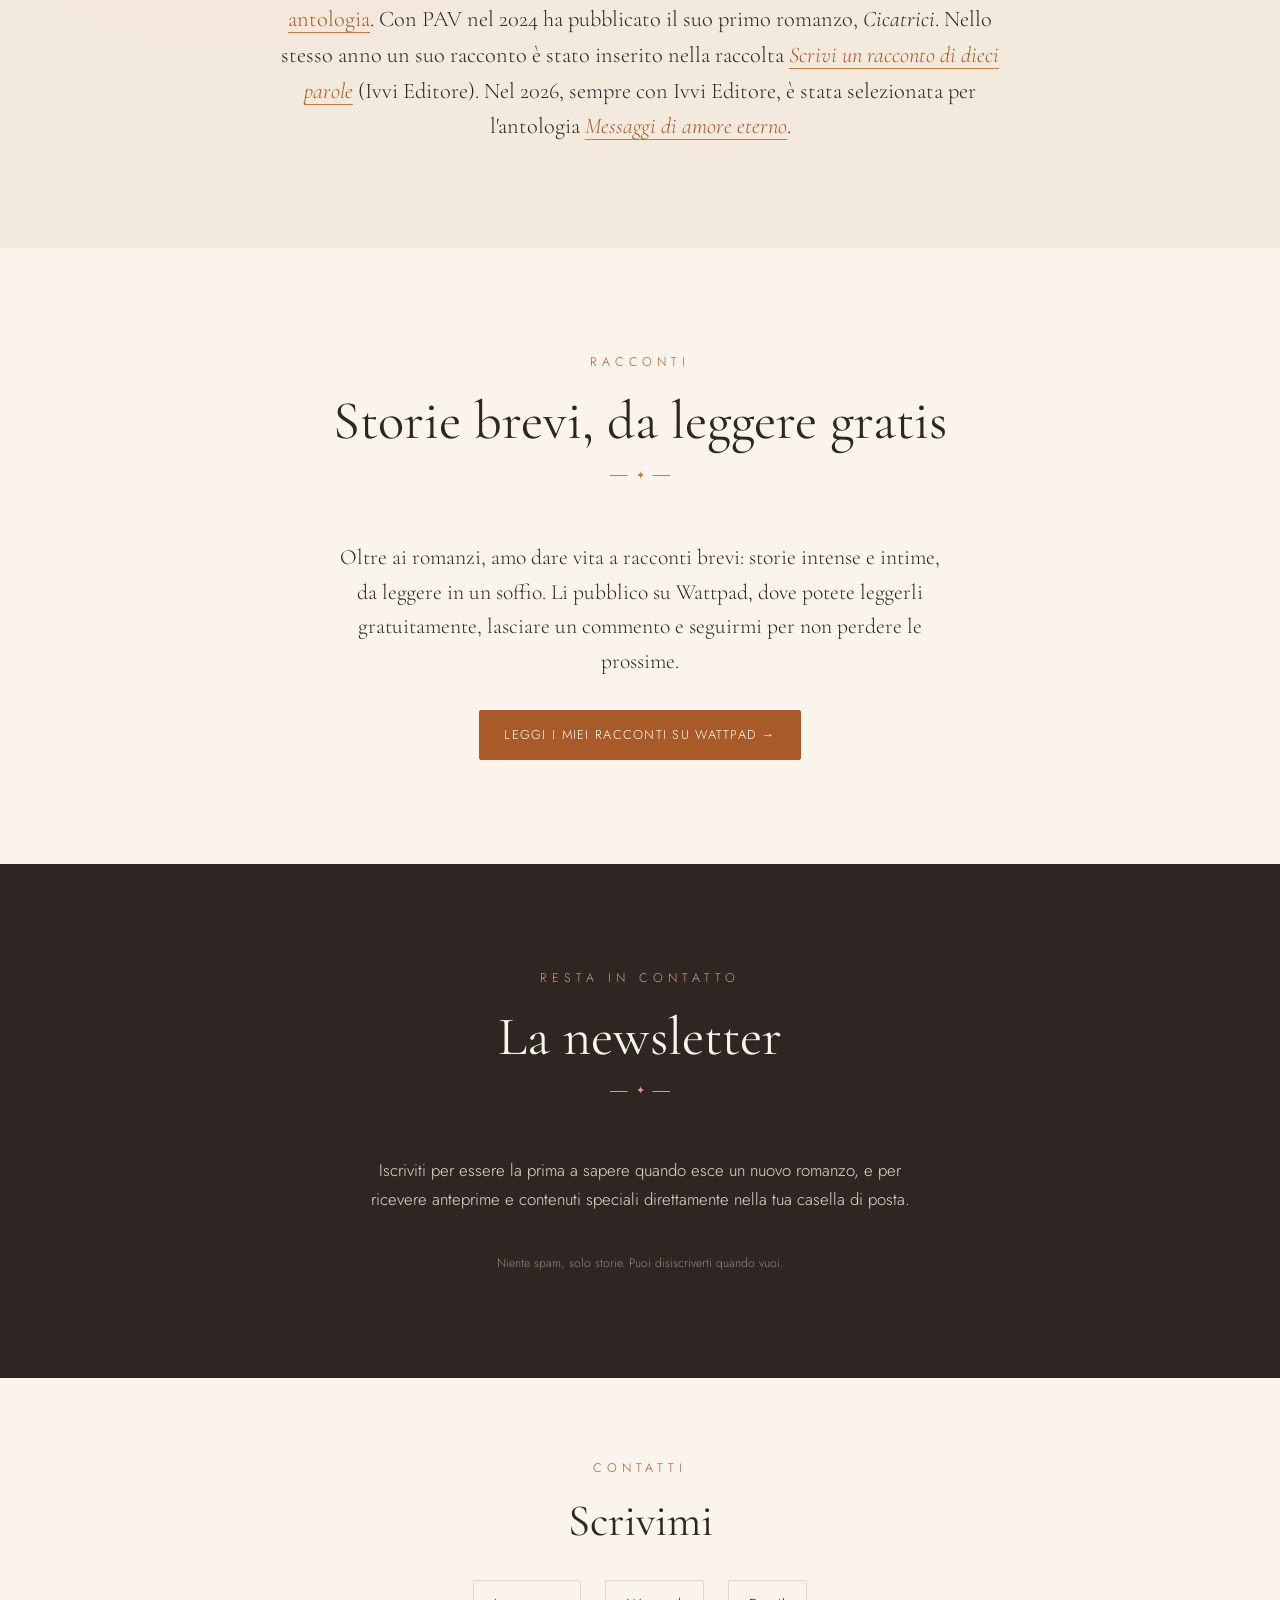
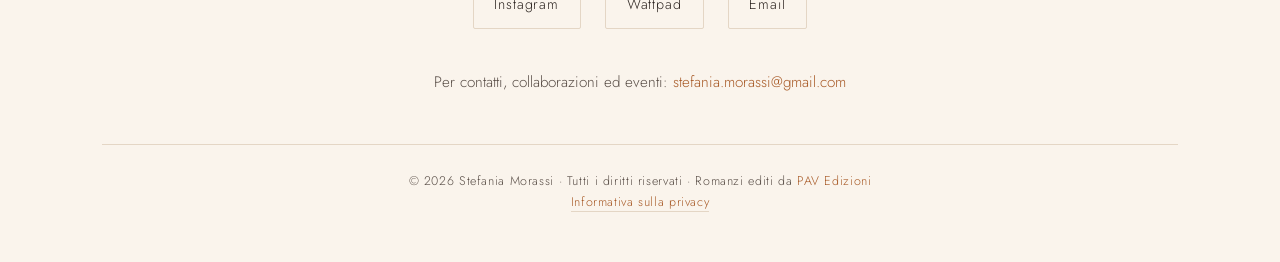
==== commit b71a1a2d: "Add files via upload" ====
--- a/index (18).html
+++ b/index (18).html
@@ -14,9 +14,7 @@
 <meta property="og:image" content="images/dove-nascono-i-ricordi.jpg">
 <meta property="og:locale" content="it_IT">
 
-<link rel="preconnect" href="https://fonts.googleapis.com">
-<link rel="preconnect" href="https://fonts.gstatic.com" crossorigin>
-<link href="https://fonts.googleapis.com/css2?family=Cormorant+Garamond:ital,wght@0,400;0,500;0,600;1,400;1,500&family=Marcellus&family=Jost:wght@300;400;500&display=swap" rel="stylesheet">
+<link href="fonts.css" rel="stylesheet">
 
 <style>
   :root {
@@ -335,6 +333,24 @@
     margin-top: 2.5rem;
   }
   .bio-highlight { color: var(--amber-deep); font-style: italic; }
+  .bio-link {
+    color: var(--amber-deep);
+    text-decoration: none;
+    border-bottom: 1px solid var(--amber);
+    transition: color .3s, border-color .3s;
+  }
+  .bio-link:hover { color: var(--amber); border-color: var(--amber-deep); }
+
+  /* ---------- RACCONTI ---------- */
+  #racconti { background: var(--cream); text-align: center; }
+  .racconti-wrap { max-width: 620px; margin: 0 auto; }
+  .racconti-text {
+    font-family: 'Cormorant Garamond', serif;
+    font-size: 1.35rem;
+    line-height: 1.6;
+    color: var(--ink);
+    margin-bottom: 2rem;
+  }
 
   /* ---------- NEWSLETTER ---------- */
   #newsletter {
@@ -556,6 +572,7 @@
   <a href="#home" class="brand">Stefania Morassi</a>
   <div class="links">
     <a href="#libri">Libri</a>
+    <a href="#racconti">Racconti</a>
     <a href="#autrice">Autrice</a>
     <a href="#newsletter">Newsletter</a>
     <a href="#contatti">Contatti</a>
@@ -632,8 +649,22 @@
   </div>
   <div class="bio-wrap reveal">
     <p>Vive e lavora a Tolmezzo, in provincia di Udine. Appassionata di libri e scrittura, ha iniziato a pubblicare i suoi primi racconti sulla piattaforma Wattpad, dove ha ricevuto riscontri positivi che l'hanno incoraggiata a proseguire il suo percorso creativo.</p>
+    <p>Ha approfondito la propria formazione frequentando i corsi di scrittura creativa, grammatica e correzione di bozza dell'agenzia letteraria Saper Scrivere.</p>
     <p>La sua scrittura si distingue per uno stile <span class="bio-highlight">introspettivo</span>, attento alle sfumature emotive e ai conflitti interiori dei personaggi.</p>
-    <p>Nel 2023 il suo racconto <em>Consapevolezza</em> si è classificato al secondo posto nel concorso letterario "Il dolore dell'anima", indetto da PAV Edizioni, con la quale nel 2024 ha pubblicato il suo primo romanzo, <em>Cicatrici</em>. Nello stesso anno un suo racconto è stato inserito nella raccolta <em>Scrivi un racconto di dieci parole</em> (Ivvi Editore). Nel 2026, sempre con Ivvi Editore, è stata selezionata per l'antologia <em>Messaggi di amore eterno</em>.</p>
+    <p>Nel 2023 il suo racconto <em>Consapevolezza</em> si è classificato al secondo posto nel concorso letterario "Il dolore dell'anima", indetto da PAV Edizioni, ed è incluso nell'<a href="https://pavedizioni.it/prodotto/il-dolore-dellanima" target="_blank" rel="noopener" class="bio-link">omonima antologia</a>. Con PAV nel 2024 ha pubblicato il suo primo romanzo, <em>Cicatrici</em>. Nello stesso anno un suo racconto è stato inserito nella raccolta <a href="https://www.ivvi.it/product/scrivi-un-racconto-di-dieci-parole/" target="_blank" rel="noopener" class="bio-link"><em>Scrivi un racconto di dieci parole</em></a> (Ivvi Editore). Nel 2026, sempre con Ivvi Editore, è stata selezionata per l'antologia <a href="https://www.ivvi.it/product/messaggi-di-amore-eterno/" target="_blank" rel="noopener" class="bio-link"><em>Messaggi di amore eterno</em></a>.</p>
+  </div>
+</section>
+
+<!-- RACCONTI -->
+<section id="racconti">
+  <div class="section-head reveal">
+    <span class="label">Racconti</span>
+    <h2>Storie brevi, da leggere gratis</h2>
+    <div class="ornament"></div>
+  </div>
+  <div class="racconti-wrap reveal">
+    <p class="racconti-text">Oltre ai romanzi, amo dare vita a racconti brevi: storie intense e intime, da leggere in un soffio. Li pubblico su Wattpad, dove potete leggerli gratuitamente, lasciare un commento e seguirmi per non perdere le prossime.</p>
+    <a href="https://www.wattpad.com/user/buinesere" target="_blank" rel="noopener" class="btn btn-primary">Leggi i miei racconti su Wattpad →</a>
   </div>
 </section>
 
@@ -658,11 +689,13 @@
   <h2 class="reveal">Scrivimi</h2>
   <div class="socials reveal">
     <a href="https://www.instagram.com/s.morassi/" target="_blank" rel="noopener">Instagram</a>
+    <a href="https://www.wattpad.com/user/buinesere" target="_blank" rel="noopener">Wattpad</a>
     <a href="mailto:stefania.morassi@gmail.com">Email</a>
   </div>
   <p class="footer-contact reveal">Per contatti, collaborazioni ed eventi: <a href="mailto:stefania.morassi@gmail.com">stefania.morassi@gmail.com</a></p>
   <div class="copyright">
-    © <span id="year"></span> Stefania Morassi · Tutti i diritti riservati · Romanzi editi da <span class="pav">PAV Edizioni</span>
+    © <span id="year"></span> Stefania Morassi · Tutti i diritti riservati · Romanzi editi da <span class="pav">PAV Edizioni</span><br>
+    <a href="privacy.html" style="color:var(--amber-deep); text-decoration:none; border-bottom:1px solid var(--line);">Informativa sulla privacy</a>
   </div>
 </footer>
 
--- a/fonts.css
+++ b/fonts.css
@@ -0,0 +1,35 @@
+/* Font ospitati localmente — nessuna chiamata a Google */
+
+/* Cormorant Garamond (variable, pesi 400–600) */
+@font-face {
+  font-family: 'Cormorant Garamond';
+  src: url('CormorantGaramond-variable.woff2') format('woff2');
+  font-weight: 300 700;
+  font-style: normal;
+  font-display: swap;
+}
+@font-face {
+  font-family: 'Cormorant Garamond';
+  src: url('CormorantGaramond-Italic-variable.woff2') format('woff2');
+  font-weight: 300 700;
+  font-style: italic;
+  font-display: swap;
+}
+
+/* Marcellus (un solo peso) */
+@font-face {
+  font-family: 'Marcellus';
+  src: url('Marcellus-Regular.woff2') format('woff2');
+  font-weight: 400;
+  font-style: normal;
+  font-display: swap;
+}
+
+/* Jost (variable, pesi 300–500) */
+@font-face {
+  font-family: 'Jost';
+  src: url('Jost-variable.woff2') format('woff2');
+  font-weight: 300 500;
+  font-style: normal;
+  font-display: swap;
+}
